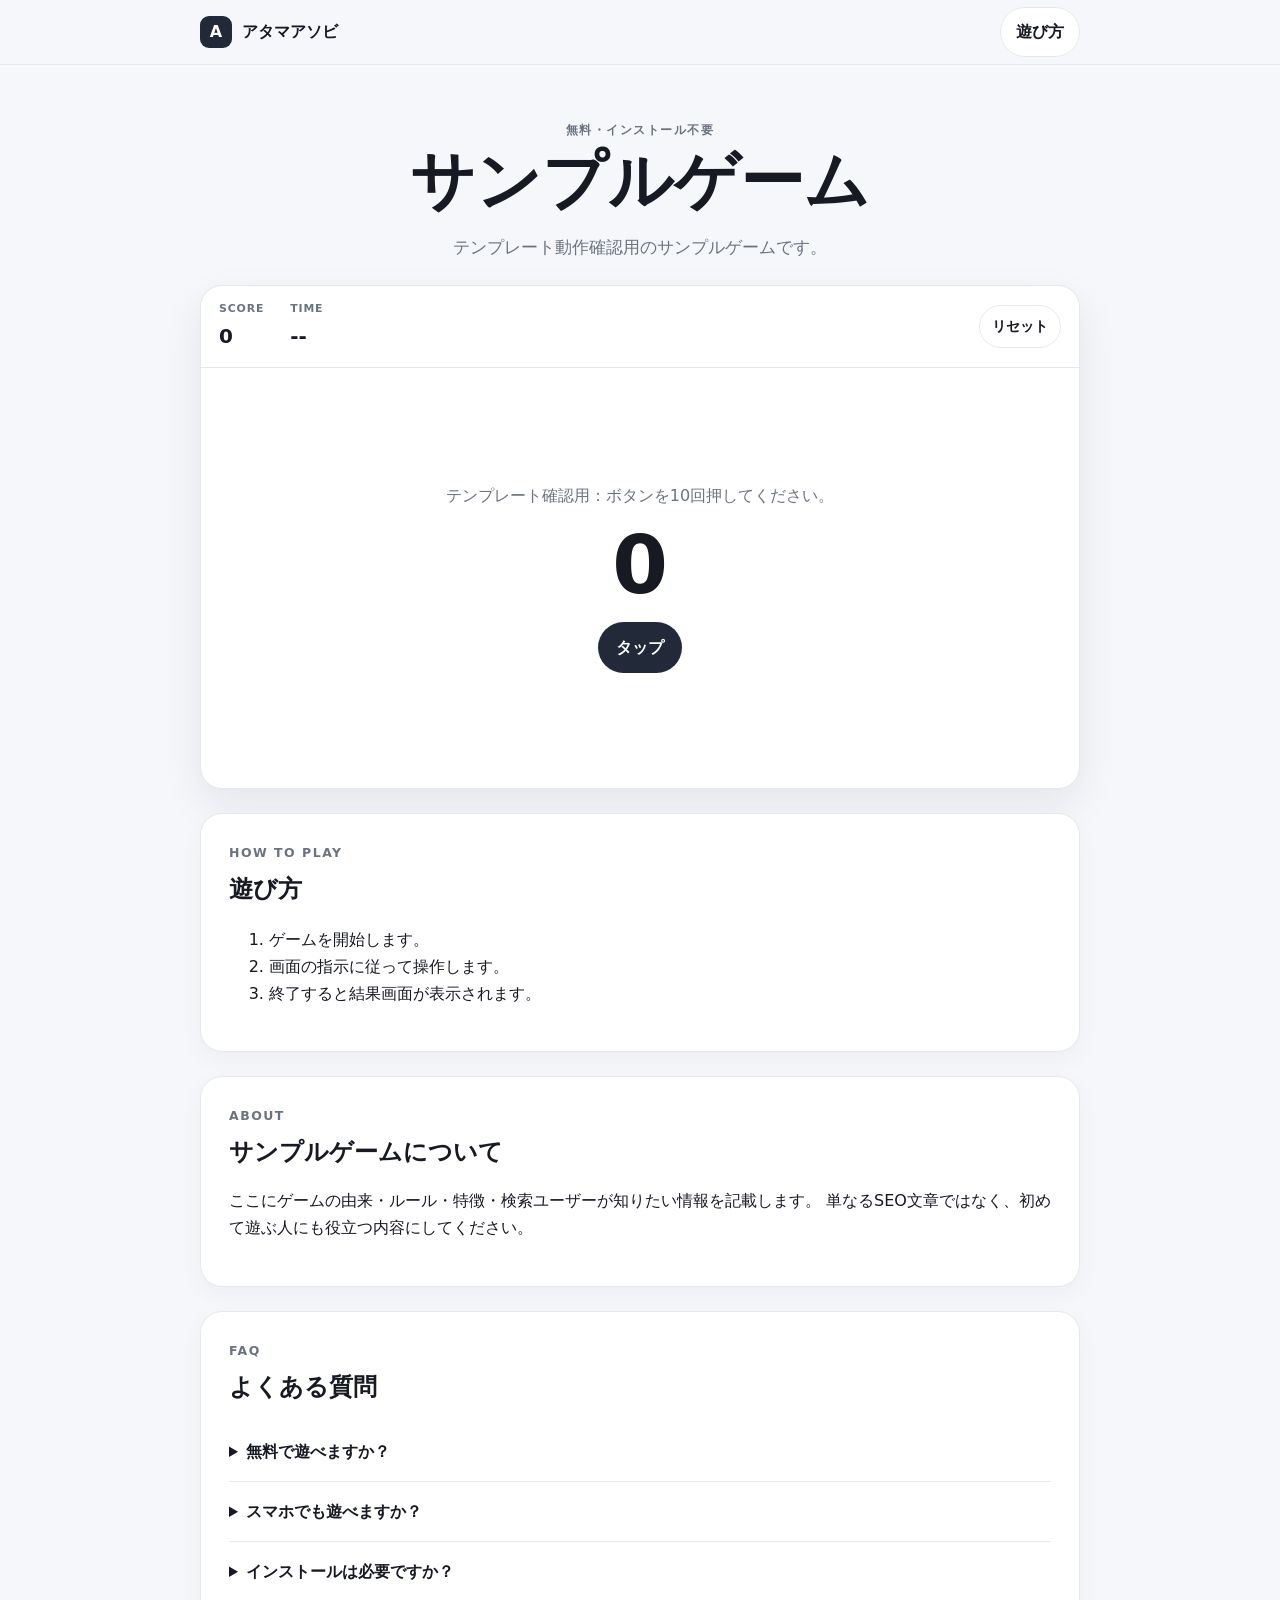
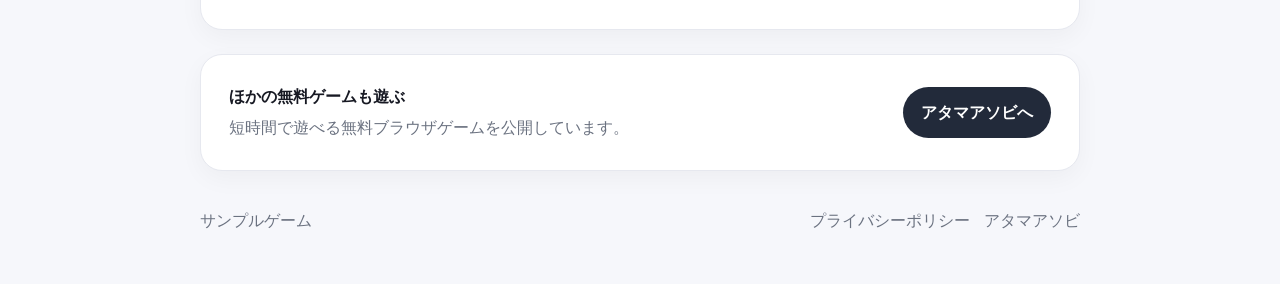
==== index.html @ c999aa08 "Initial commit" ====
<!doctype html>
<html lang="ja">
<head>
  <meta charset="utf-8" />
  <meta
    name="viewport"
    content="width=device-width,initial-scale=1,viewport-fit=cover"
  />

  <!--
    =========================================
    新作ごとに必ず変更するSEO部分
    =========================================

    「ゲームタイトル」
    「ゲーム説明」
    「https://example.com/」

    を新しいゲーム用に直接書き換える。

    config.js だけに任せず、
    HTMLにもゲーム固有情報を入れておく。
  -->

  <title id="page-title">
    ゲームタイトル｜無料で遊べるブラウザゲーム
  </title>

  <meta
    id="meta-description"
    name="description"
    content="ゲーム説明。無料・スマホ対応・インストール不要で遊べるブラウザゲームです。"
  />

  <meta
    id="meta-keywords"
    name="keywords"
    content="ゲームタイトル, 無料ゲーム, ブラウザゲーム"
  />

  <link
    id="canonical-link"
    rel="canonical"
    href="https://example.com/"
  />

  <!-- OGP -->
  <meta property="og:type" content="website" />

  <meta
    id="og-title"
    property="og:title"
    content="ゲームタイトル｜無料で遊べるブラウザゲーム"
  />

  <meta
    id="og-description"
    property="og:description"
    content="ゲーム説明。無料・スマホ対応・インストール不要で遊べます。"
  />

  <meta
    id="og-image"
    property="og:image"
    content="./assets/og-image.png"
  />

  <meta
    id="og-url"
    property="og:url"
    content="https://example.com/"
  />

  <!-- X / Twitter -->
  <meta
    name="twitter:card"
    content="summary_large_image"
  />

  <meta
    id="twitter-title"
    name="twitter:title"
    content="ゲームタイトル｜無料で遊べるブラウザゲーム"
  />

  <meta
    id="twitter-description"
    name="twitter:description"
    content="ゲーム説明。無料・スマホ対応・インストール不要で遊べます。"
  />

  <meta
    id="twitter-image"
    name="twitter:image"
    content="./assets/og-image.png"
  />

  <!-- 構造化データ -->
  <script
    id="game-structured-data"
    type="application/ld+json"
  >
  {
    "@context": "https://schema.org",
    "@type": "WebApplication",
    "name": "ゲームタイトル",
    "description": "ゲーム説明。無料で遊べるブラウザゲームです。",
    "url": "https://example.com/",
    "applicationCategory": "GameApplication",
    "operatingSystem": "Any",
    "offers": {
      "@type": "Offer",
      "price": "0",
      "priceCurrency": "JPY"
    }
  }
  </script>

  <link
    rel="icon"
    href="./assets/favicon.png"
    type="image/png"
  />

  <link
    rel="stylesheet"
    href="./css/style.css"
  />

  <!--
    AdSenseを使う場合はここへ貼る。

    <script
      async
      src="https://pagead2.googlesyndication.com/pagead/js/adsbygoogle.js?client=ca-pub-XXXXXXXXXXXXXXX"
      crossorigin="anonymous">
    </script>
  -->

</head>

<body>

  <header class="site-header">

    <div class="shell header-inner">

      <a
        id="portal-link-top"
        class="brand"
        href="#"
        rel="noopener"
      >
        <span class="brand-mark">A</span>
        <span>アタマアソビ</span>
      </a>

      <button
        id="howto-open"
        class="ghost-btn"
        type="button"
      >
        遊び方
      </button>

    </div>

  </header>


  <main>

    <!-- ======================
         ゲームタイトル
    ======================= -->

    <section class="hero shell">

      <p
        id="eyebrow"
        class="eyebrow"
      >
        無料・インストール不要
      </p>

      <h1 id="game-title">
        ゲームタイトル
      </h1>

      <p
        id="game-lead"
        class="lead"
      >
        ゲーム説明。
        何をするゲームなのかを1〜2文で分かりやすく記載します。
      </p>

    </section>


    <!-- ======================
         ゲーム本体
    ======================= -->

    <section
      class="game-shell shell"
      aria-label="ゲーム"
    >

      <div class="game-toolbar">

        <div>

          <div class="toolbar-label">
            SCORE
          </div>

          <div
            id="score-display"
            class="toolbar-value"
          >
            0
          </div>

        </div>


        <div>

          <div class="toolbar-label">
            TIME
          </div>

          <div
            id="time-display"
            class="toolbar-value"
          >
            --
          </div>

        </div>


        <div class="toolbar-actions">

          <button
            id="game-reset"
            class="small-btn"
            type="button"
          >
            リセット
          </button>

        </div>

      </div>


      <div
        id="game-root"
        class="game-root"
      >

        <!--
          game.js がここにゲーム本体を描画
        -->

      </div>

    </section>


    <!-- ======================
         広告
    ======================= -->

    <section
      id="ad-section"
      class="shell content-card ad-card"
      hidden
    >

      <p class="section-kicker">
        ADVERTISEMENT
      </p>

      <div id="ad-slot">
        広告枠
      </div>

    </section>


    <!-- ======================
         遊び方
    ======================= -->

    <section class="shell content-card">

      <p class="section-kicker">
        HOW TO PLAY
      </p>

      <h2>
        遊び方
      </h2>

      <div id="howto-content">

        <p>
          ゲーム固有の遊び方をここにも直接記載します。
          JavaScript読み込み後はconfig.jsの内容で上書きされます。
        </p>

      </div>

    </section>


    <!-- ======================
         ゲーム説明
    ======================= -->

    <section class="shell content-card">

      <p class="section-kicker">
        ABOUT
      </p>

      <h2 id="about-title">
        ゲームタイトルについて
      </h2>

      <div id="about-content">

        <p>
          ゲームの由来、ルール、特徴など、
          検索して来た人に役立つ説明を直接記載します。
        </p>

      </div>

    </section>


    <!-- ======================
         ランキング
    ======================= -->

    <section
      id="ranking-section"
      class="shell content-card"
      hidden
    >

      <div class="section-head">

        <div>

          <p class="section-kicker">
            RANKING
          </p>

          <h2>
            ランキング
          </h2>

        </div>


        <button
          id="ranking-refresh"
          class="small-btn"
          type="button"
        >
          更新
        </button>

      </div>


      <p
        id="ranking-note"
        class="muted"
      ></p>

      <div
        id="ranking-list"
        class="ranking-list"
      ></div>

    </section>


    <!-- ======================
         FAQ
    ======================= -->

    <section class="shell content-card">

      <p class="section-kicker">
        FAQ
      </p>

      <h2>
        よくある質問
      </h2>

      <div
        id="faq-list"
        class="faq-list"
      >

        <details class="faq-item">

          <summary>
            無料で遊べますか？
          </summary>

          <p>
            はい。ブラウザ上で無料で遊べます。
          </p>

        </details>


        <details class="faq-item">

          <summary>
            スマホでも遊べますか？
          </summary>

          <p>
            はい。スマホ・タブレット・PCに対応しています。
          </p>

        </details>


        <details class="faq-item">

          <summary>
            インストールは必要ですか？
          </summary>

          <p>
            必要ありません。
            ブラウザからそのまま遊べます。
          </p>

        </details>

      </div>

    </section>


    <!-- ======================
         アタマアソビ
    ======================= -->

    <section class="shell back-card">

      <div>

        <strong>
          ほかの無料ゲームも遊ぶ
        </strong>

        <p>
          短時間で遊べる無料ブラウザゲームを公開しています。
        </p>

      </div>


      <a
        id="portal-link-bottom"
        class="primary-btn"
        href="#"
        rel="noopener"
      >
        アタマアソビへ
      </a>

    </section>

  </main>


  <!-- ======================
       フッター
  ======================= -->

  <footer class="site-footer">

    <div class="shell footer-inner">

      <span id="footer-game-name">
        ゲームタイトル
      </span>

      <nav>

        <a href="./privacy.html">
          プライバシーポリシー
        </a>

        <a
          id="portal-link-footer"
          href="#"
          rel="noopener"
        >
          アタマアソビ
        </a>

      </nav>

    </div>

  </footer>


  <!-- ======================
       遊び方モーダル
  ======================= -->

  <dialog id="howto-dialog">

    <div class="dialog-inner">

      <div class="dialog-head">

        <h2>
          遊び方
        </h2>

        <button
          id="howto-close"
          class="icon-btn"
          type="button"
          aria-label="閉じる"
        >
          ×
        </button>

      </div>

      <div id="howto-dialog-content"></div>

    </div>

  </dialog>


  <!-- ======================
       リザルト
  ======================= -->

  <dialog id="result-dialog">

    <div class="dialog-inner result-inner">

      <p class="section-kicker">
        RESULT
      </p>

      <h2 id="result-title">
        ゲーム終了
      </h2>

      <div
        id="result-stats"
        class="result-stats"
      ></div>


      <form
        id="ranking-form"
        class="ranking-form"
        hidden
      >

        <label for="player-name">
          ランキング登録名
        </label>


        <div class="ranking-form-row">

          <input
            id="player-name"
            name="name"
            maxlength="12"
            autocomplete="nickname"
            placeholder="No Name"
          />

          <button
            class="primary-btn"
            type="submit"
          >
            登録
          </button>

        </div>


        <p
          id="ranking-form-message"
          class="muted"
        ></p>

      </form>


      <div class="result-actions">

        <button
          id="result-retry"
          class="primary-btn"
          type="button"
        >
          もう一度
        </button>

        <button
          id="result-close"
          class="ghost-btn"
          type="button"
        >
          閉じる
        </button>

      </div>

    </div>

  </dialog>


  <script src="./js/config.js"></script>
  <script src="./js/ranking.js"></script>
  <script src="./js/common.js"></script>
  <script src="./js/game.js"></script>

</body>
</html>
---- css/style.css ----
:root{
  --bg:#f6f7fb;
  --panel:#ffffff;
  --text:#171923;
  --muted:#6b7280;
  --line:#e6e8ef;
  --accent:#222a3a;
  --radius:22px;
  --shadow:0 16px 40px rgba(20,25,35,.08);
  --shell:880px;
}

*{box-sizing:border-box}
html{scroll-behavior:smooth}
body{
  margin:0;
  background:var(--bg);
  color:var(--text);
  font-family:system-ui,-apple-system,BlinkMacSystemFont,"Segoe UI","Hiragino Sans","Yu Gothic UI",sans-serif;
  line-height:1.7;
}
button,input{font:inherit}
button,a{-webkit-tap-highlight-color:transparent}
a{color:inherit}

.shell{width:min(calc(100% - 28px),var(--shell));margin-inline:auto}

.site-header{
  position:sticky;top:0;z-index:20;
  background:rgba(246,247,251,.9);
  backdrop-filter:blur(12px);
  border-bottom:1px solid rgba(230,232,239,.8);
}
.header-inner{
  min-height:64px;display:flex;align-items:center;justify-content:space-between;gap:16px
}
.brand{display:flex;gap:10px;align-items:center;text-decoration:none;font-weight:800}
.brand-mark{
  width:32px;height:32px;border-radius:9px;display:grid;place-items:center;
  background:var(--accent);color:white;font-weight:900
}

.hero{padding:54px 0 24px;text-align:center}
.eyebrow,.section-kicker{
  margin:0 0 6px;color:var(--muted);font-size:.78rem;font-weight:800;letter-spacing:.12em
}
.hero h1{margin:0;font-size:clamp(2.1rem,7vw,4rem);line-height:1.1}
.lead{max-width:680px;margin:16px auto 0;color:var(--muted);font-size:1.05rem}

.game-shell{
  background:var(--panel);
  border:1px solid var(--line);
  border-radius:var(--radius);
  overflow:hidden;
  box-shadow:var(--shadow);
}
.game-toolbar{
  display:grid;grid-template-columns:auto auto 1fr;gap:26px;align-items:center;
  padding:14px 18px;border-bottom:1px solid var(--line)
}
.toolbar-label{font-size:.68rem;letter-spacing:.08em;color:var(--muted);font-weight:800}
.toolbar-value{font-weight:900;font-size:1.25rem}
.toolbar-actions{display:flex;justify-content:flex-end}
.game-root{
  min-height:420px;
  padding:24px;
  display:grid;
  place-items:center;
  touch-action:manipulation;
}
.placeholder-game{
  text-align:center;display:grid;gap:16px;justify-items:center;max-width:440px
}
.placeholder-game .big-number{font-size:5rem;line-height:1;font-weight:900}
.placeholder-game p{margin:0;color:var(--muted)}

.content-card,.back-card{
  margin-top:24px;background:var(--panel);border:1px solid var(--line);
  border-radius:var(--radius);padding:28px;box-shadow:0 8px 24px rgba(20,25,35,.04)
}
.content-card h2{margin:0 0 14px}
.content-card p:first-child{margin-top:0}
.back-card{display:flex;align-items:center;justify-content:space-between;gap:20px}
.back-card p{margin:.25rem 0 0;color:var(--muted)}

.primary-btn,.ghost-btn,.small-btn,.icon-btn{
  border:0;cursor:pointer;border-radius:999px;font-weight:800;transition:.15s transform,.15s opacity
}
.primary-btn{background:var(--accent);color:white;padding:12px 18px;text-decoration:none}
.ghost-btn,.small-btn{background:white;border:1px solid var(--line);color:var(--text)}
.ghost-btn{padding:10px 15px}
.small-btn{padding:8px 12px;font-size:.9rem}
.icon-btn{width:38px;height:38px;background:var(--bg);font-size:1.4rem}
button:active,.primary-btn:active{transform:scale(.98)}

.section-head{display:flex;align-items:center;justify-content:space-between;gap:16px}
.muted{color:var(--muted);font-size:.92rem}

.faq-item{border-top:1px solid var(--line);padding:16px 0}
.faq-item:first-child{border-top:0}
.faq-item summary{cursor:pointer;font-weight:800}
.faq-item p{margin:8px 0 0;color:var(--muted)}

.ranking-list{display:grid;gap:8px;margin-top:14px}
.ranking-row{
  display:grid;grid-template-columns:46px 1fr auto;gap:12px;align-items:center;
  padding:10px 12px;background:var(--bg);border-radius:12px
}
.ranking-rank{font-weight:900}
.ranking-score{font-variant-numeric:tabular-nums;font-weight:800}

.site-footer{padding:36px 0 50px;color:var(--muted)}
.footer-inner{display:flex;justify-content:space-between;gap:18px;align-items:center}
.footer-inner nav{display:flex;gap:14px;flex-wrap:wrap}
.footer-inner a{text-decoration:none}

dialog{
  width:min(calc(100% - 24px),560px);
  border:0;border-radius:24px;padding:0;box-shadow:0 25px 80px rgba(0,0,0,.25)
}
dialog::backdrop{background:rgba(17,24,39,.62)}
.dialog-inner{padding:24px}
.dialog-head{display:flex;align-items:center;justify-content:space-between;gap:16px}
.dialog-head h2{margin:0}
.result-inner{text-align:center}
.result-stats{
  display:grid;grid-template-columns:repeat(2,minmax(0,1fr));gap:10px;margin:18px 0
}
.result-stat{padding:14px;background:var(--bg);border-radius:14px}
.result-stat-label{display:block;color:var(--muted);font-size:.78rem}
.result-stat-value{font-size:1.35rem;font-weight:900}
.result-actions{display:flex;justify-content:center;gap:10px;margin-top:20px}
.ranking-form{text-align:left;margin-top:16px}
.ranking-form-row{display:flex;gap:8px;margin-top:8px}
.ranking-form input{
  flex:1;min-width:0;border:1px solid var(--line);border-radius:12px;padding:11px 12px
}

.ad-card{text-align:center}
#ad-slot{
  min-height:100px;border:1px dashed var(--line);border-radius:16px;
  display:grid;place-items:center;color:var(--muted)
}

@media (max-width:640px){
  .hero{padding-top:36px}
  .game-root{min-height:360px;padding:16px}
  .game-toolbar{grid-template-columns:auto auto 1fr;gap:16px;padding:12px 14px}
  .content-card,.back-card{padding:20px}
  .back-card,.footer-inner{align-items:stretch;flex-direction:column}
  .primary-btn{text-align:center}
}
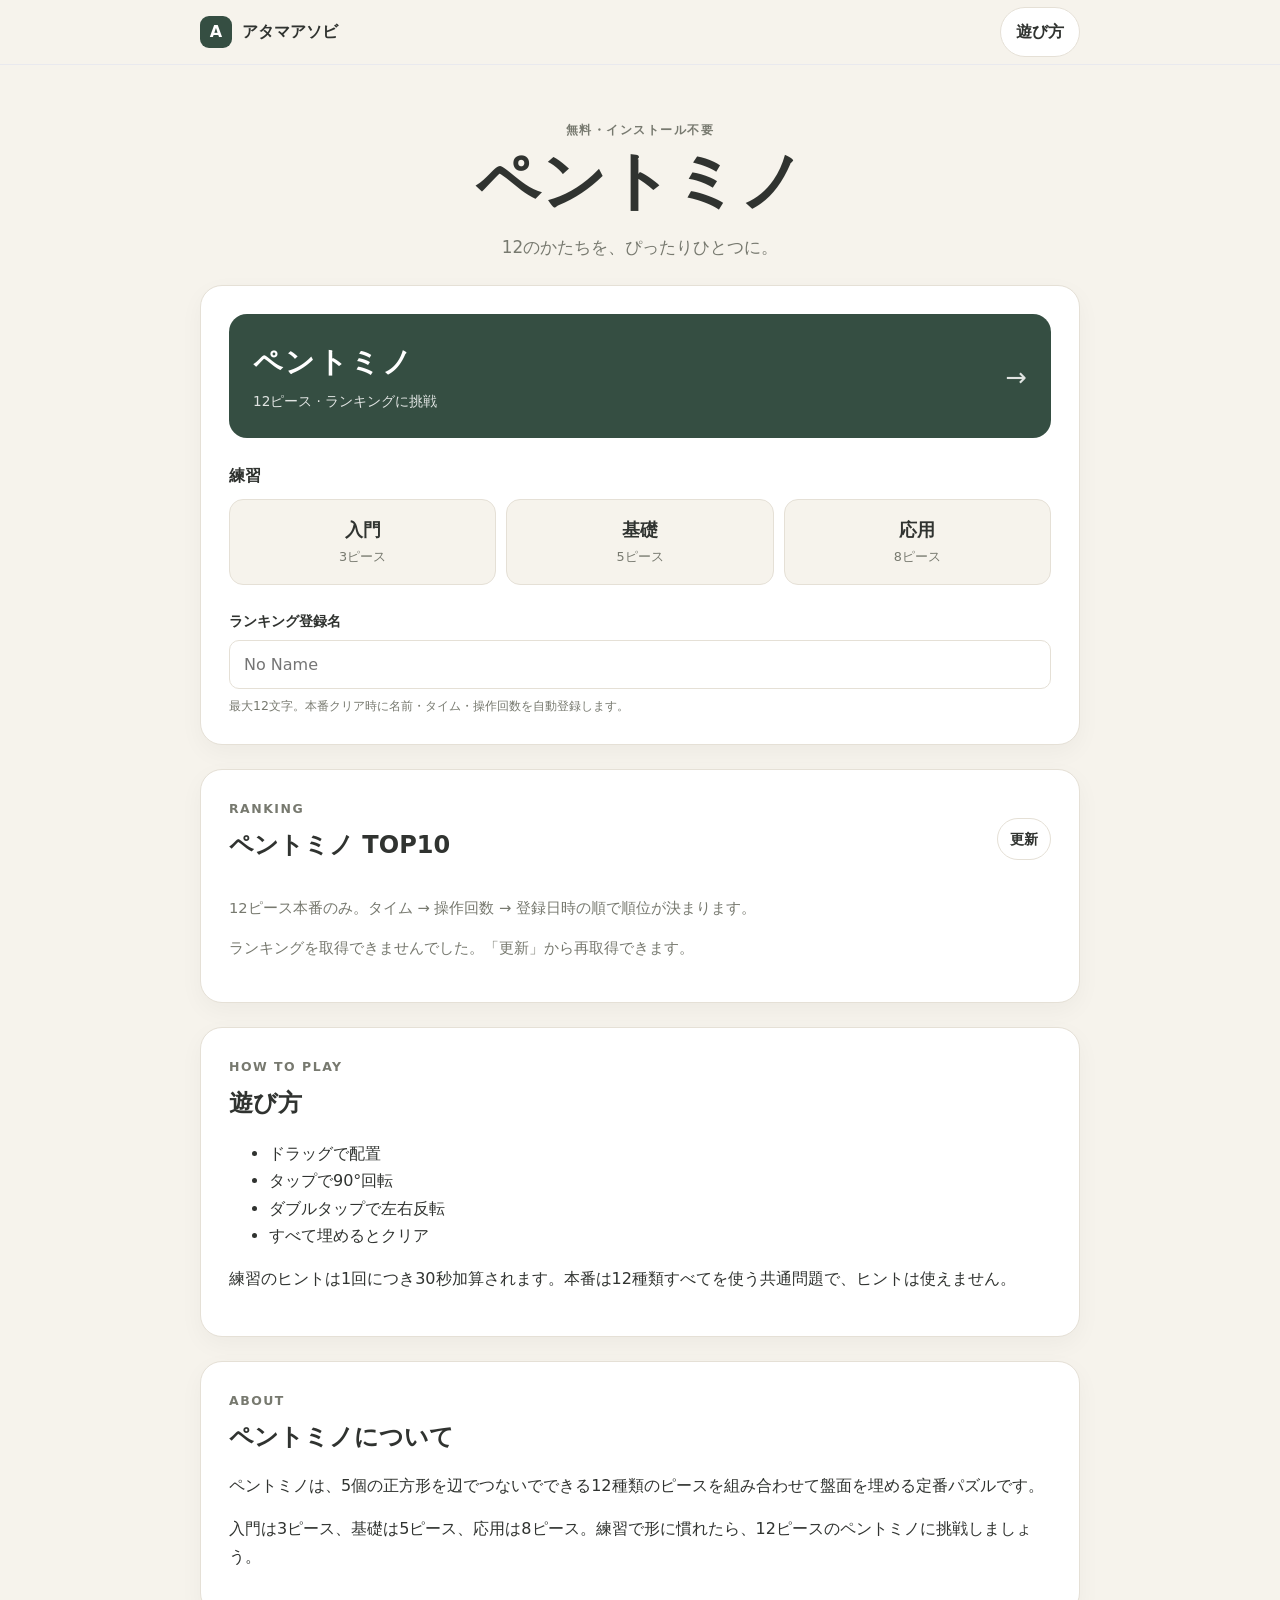
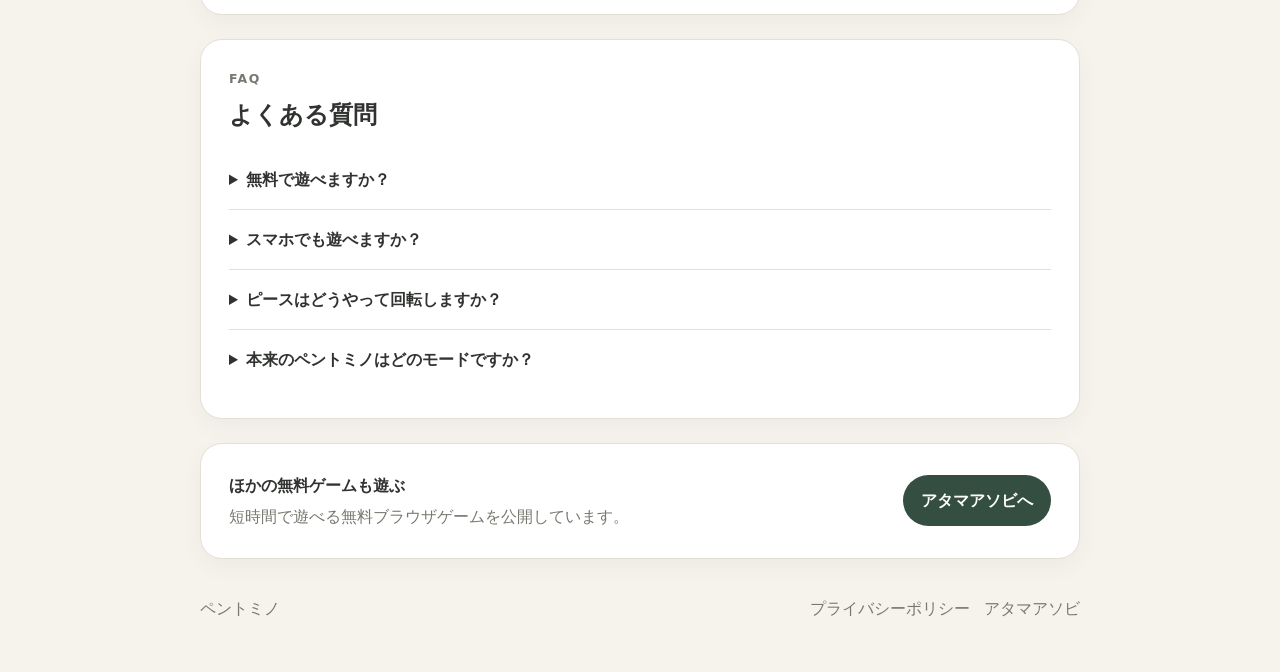
==== commit c30b89be: "Implement pentomino game, practice modes and automatic rankings" ====
--- a/index.html
+++ b/index.html
@@ -1,648 +1,115 @@
 <!doctype html>
 <html lang="ja">
 <head>
-  <meta charset="utf-8" />
-  <meta
-    name="viewport"
-    content="width=device-width,initial-scale=1,viewport-fit=cover"
-  />
-
-  <!--
-    =========================================
-    新作ごとに必ず変更するSEO部分
-    =========================================
-
-    「ゲームタイトル」
-    「ゲーム説明」
-    「https://example.com/」
-
-    を新しいゲーム用に直接書き換える。
-
-    config.js だけに任せず、
-    HTMLにもゲーム固有情報を入れておく。
-  -->
-
-  <title id="page-title">
-    ゲームタイトル｜無料で遊べるブラウザゲーム
-  </title>
-
-  <meta
-    id="meta-description"
-    name="description"
-    content="ゲーム説明。無料・スマホ対応・インストール不要で遊べるブラウザゲームです。"
-  />
-
-  <meta
-    id="meta-keywords"
-    name="keywords"
-    content="ゲームタイトル, 無料ゲーム, ブラウザゲーム"
-  />
-
-  <link
-    id="canonical-link"
-    rel="canonical"
-    href="https://example.com/"
-  />
-
-  <!-- OGP -->
-  <meta property="og:type" content="website" />
-
-  <meta
-    id="og-title"
-    property="og:title"
-    content="ゲームタイトル｜無料で遊べるブラウザゲーム"
-  />
-
-  <meta
-    id="og-description"
-    property="og:description"
-    content="ゲーム説明。無料・スマホ対応・インストール不要で遊べます。"
-  />
-
-  <meta
-    id="og-image"
-    property="og:image"
-    content="./assets/og-image.png"
-  />
-
-  <meta
-    id="og-url"
-    property="og:url"
-    content="https://example.com/"
-  />
-
-  <!-- X / Twitter -->
-  <meta
-    name="twitter:card"
-    content="summary_large_image"
-  />
-
-  <meta
-    id="twitter-title"
-    name="twitter:title"
-    content="ゲームタイトル｜無料で遊べるブラウザゲーム"
-  />
-
-  <meta
-    id="twitter-description"
-    name="twitter:description"
-    content="ゲーム説明。無料・スマホ対応・インストール不要で遊べます。"
-  />
-
-  <meta
-    id="twitter-image"
-    name="twitter:image"
-    content="./assets/og-image.png"
-  />
-
-  <!-- 構造化データ -->
-  <script
-    id="game-structured-data"
-    type="application/ld+json"
-  >
-  {
-    "@context": "https://schema.org",
-    "@type": "WebApplication",
-    "name": "ゲームタイトル",
-    "description": "ゲーム説明。無料で遊べるブラウザゲームです。",
-    "url": "https://example.com/",
-    "applicationCategory": "GameApplication",
-    "operatingSystem": "Any",
-    "offers": {
-      "@type": "Offer",
-      "price": "0",
-      "priceCurrency": "JPY"
+<meta charset="utf-8">
+<meta name="viewport" content="width=device-width,initial-scale=1,viewport-fit=cover">
+<title id="page-title">ペントミノ｜無料で遊べるパズルゲーム</title>
+<meta id="meta-description" name="description" content="ペントミノを無料で遊べるブラウザパズルゲームです。12種類のピースを回転・反転させて盤面を埋めよう。スマホ・PC対応、インストール不要です。">
+<meta id="meta-keywords" name="keywords" content="ペントミノ,ペントミノ パズル,ペントミノ ゲーム,ペントミノ 無料,ペントミノ オンライン">
+<!-- PUBLIC_URL: 公開時に index.html / js/config.js / robots.txt / sitemap.xml の仮URLを一括変更。 -->
+<link id="canonical-link" rel="canonical" href="https://example.com/pentomino/">
+<meta property="og:type" content="website">
+<meta property="og:locale" content="ja_JP">
+<meta id="og-title" property="og:title" content="ペントミノ｜無料で遊べるパズルゲーム">
+<meta id="og-description" property="og:description" content="ペントミノを無料で遊べるブラウザパズルゲームです。12種類のピースを回転・反転させて盤面を埋めよう。スマホ・PC対応、インストール不要です。">
+<meta id="og-url" property="og:url" content="https://example.com/pentomino/">
+<meta id="og-image" property="og:image" content="./assets/og-image.png">
+<meta name="twitter:card" content="summary_large_image">
+<meta id="twitter-title" name="twitter:title" content="ペントミノ｜無料で遊べるパズルゲーム">
+<meta id="twitter-description" name="twitter:description" content="ペントミノを無料で遊べるブラウザパズルゲームです。12種類のピースを回転・反転させて盤面を埋めよう。スマホ・PC対応、インストール不要です。">
+<meta id="twitter-image" name="twitter:image" content="./assets/og-image.png">
+<script id="game-structured-data" type="application/ld+json">{
+  "@context": "https://schema.org",
+  "@type": "WebApplication",
+  "name": "ペントミノ",
+  "description": "ペントミノを無料で遊べるブラウザパズルゲームです。12種類のピースを回転・反転させて盤面を埋めよう。スマホ・PC対応、インストール不要です。",
+  "url": "https://example.com/pentomino/",
+  "applicationCategory": "GameApplication",
+  "operatingSystem": "Any",
+  "offers": {
+    "@type": "Offer",
+    "price": "0",
+    "priceCurrency": "JPY"
+  }
+}</script>
+<script type="application/ld+json">{
+  "@context": "https://schema.org",
+  "@type": "FAQPage",
+  "mainEntity": [
+    {
+      "@type": "Question",
+      "name": "無料で遊べますか？",
+      "acceptedAnswer": {
+        "@type": "Answer",
+        "text": "はい。ペントミノを無料で遊べます。インストールや会員登録は不要です。"
+      }
+    },
+    {
+      "@type": "Question",
+      "name": "スマホでも遊べますか？",
+      "acceptedAnswer": {
+        "@type": "Answer",
+        "text": "はい。スマホでは指、PCではマウスで操作できます。"
+      }
+    },
+    {
+      "@type": "Question",
+      "name": "ピースはどうやって回転しますか？",
+      "acceptedAnswer": {
+        "@type": "Answer",
+        "text": "ピースをタップすると90°回転します。素早く2回タップすると左右反転します。"
+      }
+    },
+    {
+      "@type": "Question",
+      "name": "本来のペントミノはどのモードですか？",
+      "acceptedAnswer": {
+        "@type": "Answer",
+        "text": "ホーム最上部の「ペントミノ」です。12種類すべてで60マスを埋める本番モードで、ランキングの対象です。"
+      }
     }
-  }
-  </script>
-
-  <link
-    rel="icon"
-    href="./assets/favicon.png"
-    type="image/png"
-  />
-
-  <link
-    rel="stylesheet"
-    href="./css/style.css"
-  />
-
-  <!--
-    AdSenseを使う場合はここへ貼る。
-
-    <script
-      async
-      src="https://pagead2.googlesyndication.com/pagead/js/adsbygoogle.js?client=ca-pub-XXXXXXXXXXXXXXX"
-      crossorigin="anonymous">
-    </script>
-  -->
-
+  ]
+}</script>
+<link rel="icon" href="./assets/favicon.png" type="image/png">
+<link rel="stylesheet" href="./css/style.css">
+<!-- AdSenseを利用する場合はここにコードを配置し、config.jsのads.enabledを変更。 -->
 </head>
-
 <body>
-
-  <header class="site-header">
-
-    <div class="shell header-inner">
-
-      <a
-        id="portal-link-top"
-        class="brand"
-        href="#"
-        rel="noopener"
-      >
-        <span class="brand-mark">A</span>
-        <span>アタマアソビ</span>
-      </a>
-
-      <button
-        id="howto-open"
-        class="ghost-btn"
-        type="button"
-      >
-        遊び方
-      </button>
-
-    </div>
-
-  </header>
-
-
-  <main>
-
-    <!-- ======================
-         ゲームタイトル
-    ======================= -->
-
-    <section class="hero shell">
-
-      <p
-        id="eyebrow"
-        class="eyebrow"
-      >
-        無料・インストール不要
-      </p>
-
-      <h1 id="game-title">
-        ゲームタイトル
-      </h1>
-
-      <p
-        id="game-lead"
-        class="lead"
-      >
-        ゲーム説明。
-        何をするゲームなのかを1〜2文で分かりやすく記載します。
-      </p>
-
-    </section>
-
-
-    <!-- ======================
-         ゲーム本体
-    ======================= -->
-
-    <section
-      class="game-shell shell"
-      aria-label="ゲーム"
-    >
-
-      <div class="game-toolbar">
-
-        <div>
-
-          <div class="toolbar-label">
-            SCORE
-          </div>
-
-          <div
-            id="score-display"
-            class="toolbar-value"
-          >
-            0
-          </div>
-
-        </div>
-
-
-        <div>
-
-          <div class="toolbar-label">
-            TIME
-          </div>
-
-          <div
-            id="time-display"
-            class="toolbar-value"
-          >
-            --
-          </div>
-
-        </div>
-
-
-        <div class="toolbar-actions">
-
-          <button
-            id="game-reset"
-            class="small-btn"
-            type="button"
-          >
-            リセット
-          </button>
-
-        </div>
-
-      </div>
-
-
-      <div
-        id="game-root"
-        class="game-root"
-      >
-
-        <!--
-          game.js がここにゲーム本体を描画
-        -->
-
-      </div>
-
-    </section>
-
-
-    <!-- ======================
-         広告
-    ======================= -->
-
-    <section
-      id="ad-section"
-      class="shell content-card ad-card"
-      hidden
-    >
-
-      <p class="section-kicker">
-        ADVERTISEMENT
-      </p>
-
-      <div id="ad-slot">
-        広告枠
-      </div>
-
-    </section>
-
-
-    <!-- ======================
-         遊び方
-    ======================= -->
-
-    <section class="shell content-card">
-
-      <p class="section-kicker">
-        HOW TO PLAY
-      </p>
-
-      <h2>
-        遊び方
-      </h2>
-
-      <div id="howto-content">
-
-        <p>
-          ゲーム固有の遊び方をここにも直接記載します。
-          JavaScript読み込み後はconfig.jsの内容で上書きされます。
-        </p>
-
-      </div>
-
-    </section>
-
-
-    <!-- ======================
-         ゲーム説明
-    ======================= -->
-
-    <section class="shell content-card">
-
-      <p class="section-kicker">
-        ABOUT
-      </p>
-
-      <h2 id="about-title">
-        ゲームタイトルについて
-      </h2>
-
-      <div id="about-content">
-
-        <p>
-          ゲームの由来、ルール、特徴など、
-          検索して来た人に役立つ説明を直接記載します。
-        </p>
-
-      </div>
-
-    </section>
-
-
-    <!-- ======================
-         ランキング
-    ======================= -->
-
-    <section
-      id="ranking-section"
-      class="shell content-card"
-      hidden
-    >
-
-      <div class="section-head">
-
-        <div>
-
-          <p class="section-kicker">
-            RANKING
-          </p>
-
-          <h2>
-            ランキング
-          </h2>
-
-        </div>
-
-
-        <button
-          id="ranking-refresh"
-          class="small-btn"
-          type="button"
-        >
-          更新
-        </button>
-
-      </div>
-
-
-      <p
-        id="ranking-note"
-        class="muted"
-      ></p>
-
-      <div
-        id="ranking-list"
-        class="ranking-list"
-      ></div>
-
-    </section>
-
-
-    <!-- ======================
-         FAQ
-    ======================= -->
-
-    <section class="shell content-card">
-
-      <p class="section-kicker">
-        FAQ
-      </p>
-
-      <h2>
-        よくある質問
-      </h2>
-
-      <div
-        id="faq-list"
-        class="faq-list"
-      >
-
-        <details class="faq-item">
-
-          <summary>
-            無料で遊べますか？
-          </summary>
-
-          <p>
-            はい。ブラウザ上で無料で遊べます。
-          </p>
-
-        </details>
-
-
-        <details class="faq-item">
-
-          <summary>
-            スマホでも遊べますか？
-          </summary>
-
-          <p>
-            はい。スマホ・タブレット・PCに対応しています。
-          </p>
-
-        </details>
-
-
-        <details class="faq-item">
-
-          <summary>
-            インストールは必要ですか？
-          </summary>
-
-          <p>
-            必要ありません。
-            ブラウザからそのまま遊べます。
-          </p>
-
-        </details>
-
-      </div>
-
-    </section>
-
-
-    <!-- ======================
-         アタマアソビ
-    ======================= -->
-
-    <section class="shell back-card">
-
-      <div>
-
-        <strong>
-          ほかの無料ゲームも遊ぶ
-        </strong>
-
-        <p>
-          短時間で遊べる無料ブラウザゲームを公開しています。
-        </p>
-
-      </div>
-
-
-      <a
-        id="portal-link-bottom"
-        class="primary-btn"
-        href="#"
-        rel="noopener"
-      >
-        アタマアソビへ
-      </a>
-
-    </section>
-
-  </main>
-
-
-  <!-- ======================
-       フッター
-  ======================= -->
-
-  <footer class="site-footer">
-
-    <div class="shell footer-inner">
-
-      <span id="footer-game-name">
-        ゲームタイトル
-      </span>
-
-      <nav>
-
-        <a href="./privacy.html">
-          プライバシーポリシー
-        </a>
-
-        <a
-          id="portal-link-footer"
-          href="#"
-          rel="noopener"
-        >
-          アタマアソビ
-        </a>
-
-      </nav>
-
-    </div>
-
-  </footer>
-
-
-  <!-- ======================
-       遊び方モーダル
-  ======================= -->
-
-  <dialog id="howto-dialog">
-
-    <div class="dialog-inner">
-
-      <div class="dialog-head">
-
-        <h2>
-          遊び方
-        </h2>
-
-        <button
-          id="howto-close"
-          class="icon-btn"
-          type="button"
-          aria-label="閉じる"
-        >
-          ×
-        </button>
-
-      </div>
-
-      <div id="howto-dialog-content"></div>
-
-    </div>
-
-  </dialog>
-
-
-  <!-- ======================
-       リザルト
-  ======================= -->
-
-  <dialog id="result-dialog">
-
-    <div class="dialog-inner result-inner">
-
-      <p class="section-kicker">
-        RESULT
-      </p>
-
-      <h2 id="result-title">
-        ゲーム終了
-      </h2>
-
-      <div
-        id="result-stats"
-        class="result-stats"
-      ></div>
-
-
-      <form
-        id="ranking-form"
-        class="ranking-form"
-        hidden
-      >
-
-        <label for="player-name">
-          ランキング登録名
-        </label>
-
-
-        <div class="ranking-form-row">
-
-          <input
-            id="player-name"
-            name="name"
-            maxlength="12"
-            autocomplete="nickname"
-            placeholder="No Name"
-          />
-
-          <button
-            class="primary-btn"
-            type="submit"
-          >
-            登録
-          </button>
-
-        </div>
-
-
-        <p
-          id="ranking-form-message"
-          class="muted"
-        ></p>
-
-      </form>
-
-
-      <div class="result-actions">
-
-        <button
-          id="result-retry"
-          class="primary-btn"
-          type="button"
-        >
-          もう一度
-        </button>
-
-        <button
-          id="result-close"
-          class="ghost-btn"
-          type="button"
-        >
-          閉じる
-        </button>
-
-      </div>
-
-    </div>
-
-  </dialog>
-
-
-  <script src="./js/config.js"></script>
-  <script src="./js/ranking.js"></script>
-  <script src="./js/common.js"></script>
-  <script src="./js/game.js"></script>
-
+<header class="site-header"><div class="shell header-inner">
+<a id="portal-link-top" class="brand" href="https://atama-asobi.vercel.app/"><span class="brand-mark">A</span><span>アタマアソビ</span></a>
+<button id="howto-open" class="ghost-btn" type="button">遊び方</button>
+</div></header>
+<main>
+<section class="hero shell"><p id="eyebrow" class="eyebrow">無料・インストール不要</p><h1 id="game-title">ペントミノ</h1><p id="game-lead" class="lead">12のかたちを、ぴったりひとつに。</p></section>
+<section id="home-screen" class="shell content-card home-card" aria-label="モード選択">
+<button class="main-mode" data-mode="expert" type="button"><strong>ペントミノ</strong><span>12ピース · ランキングに挑戦</span><span class="mode-arrow" aria-hidden="true">→</span></button>
+<h2 class="practice-title">練習</h2>
+<div class="practice-modes">
+<button data-mode="easy" type="button"><strong>入門</strong><span>3ピース</span></button>
+<button data-mode="normal" type="button"><strong>基礎</strong><span>5ピース</span></button>
+<button data-mode="hard" type="button"><strong>応用</strong><span>8ピース</span></button>
+</div>
+<div class="name-field"><label for="player-name">ランキング登録名</label><input id="player-name" maxlength="12" autocomplete="nickname" placeholder="No Name" aria-describedby="name-note"><p id="name-note" class="muted">最大12文字。本番クリア時に名前・タイム・操作回数を自動登録します。</p></div>
+<noscript>ペントミノを遊ぶにはJavaScriptを有効にしてください。</noscript>
+</section>
+<section id="play-screen" class="game-shell shell" aria-label="ペントミノのプレイ画面" hidden>
+<div class="game-toolbar"><div class="play-heading"><strong>ペントミノ</strong><span id="mode-label"></span></div><div><div class="toolbar-label">PIECES</div><div id="score-display" class="toolbar-value">0 / 12</div></div><div><div class="toolbar-label">TIME</div><div id="time-display" class="toolbar-value">00:00.0</div></div></div>
+<div class="play-actions"><button id="game-reset" class="small-btn" type="button">リセット</button><button id="game-hint" class="small-btn" type="button">ヒント</button><button id="game-giveup" class="small-btn" type="button">あきらめる</button></div>
+<p class="operation-guide">ドラッグで配置、タップで90°回転、ダブルタップで左右反転できます。</p>
+<div id="game-root" class="game-root"><div id="board-area"><div id="board" aria-label="パズル盤面"></div></div><div id="piece-tray" aria-label="ピーストレー"></div></div>
+<p id="game-message" role="status" aria-live="polite"></p>
+</section>
+<section id="ranking-section" class="shell content-card"><div class="section-head"><div><p class="section-kicker">RANKING</p><h2>ペントミノ TOP10</h2></div><button id="ranking-refresh" class="small-btn" type="button">更新</button></div><p class="muted">12ピース本番のみ。タイム → 操作回数 → 登録日時の順で順位が決まります。</p><p id="ranking-note" class="muted" role="status"></p><div id="ranking-list" class="ranking-list"></div></section>
+<section id="ad-section" class="shell content-card ad-card" hidden><p class="section-kicker">ADVERTISEMENT</p><div id="ad-slot">広告枠</div></section>
+<section class="shell content-card"><p class="section-kicker">HOW TO PLAY</p><h2>遊び方</h2><div id="howto-content"><ul><li>ドラッグで配置</li><li>タップで90°回転</li><li>ダブルタップで左右反転</li><li>すべて埋めるとクリア</li></ul><p>練習のヒントは1回につき30秒加算されます。本番は12種類すべてを使う共通問題で、ヒントは使えません。</p></div></section>
+<section class="shell content-card"><p class="section-kicker">ABOUT</p><h2 id="about-title">ペントミノについて</h2><div id="about-content"><p>ペントミノは、5個の正方形を辺でつないでできる12種類のピースを組み合わせて盤面を埋める定番パズルです。</p><p>入門は3ピース、基礎は5ピース、応用は8ピース。練習で形に慣れたら、12ピースのペントミノに挑戦しましょう。</p></div></section>
+<section class="shell content-card"><p class="section-kicker">FAQ</p><h2>よくある質問</h2><div id="faq-list"><details class="faq-item"><summary>無料で遊べますか？</summary><p>はい。ペントミノを無料で遊べます。インストールや会員登録は不要です。</p></details><details class="faq-item"><summary>スマホでも遊べますか？</summary><p>はい。スマホでは指、PCではマウスで操作できます。</p></details><details class="faq-item"><summary>ピースはどうやって回転しますか？</summary><p>ピースをタップすると90°回転します。素早く2回タップすると左右反転します。</p></details><details class="faq-item"><summary>本来のペントミノはどのモードですか？</summary><p>ホーム最上部の「ペントミノ」です。12種類すべてで60マスを埋める本番モードで、ランキングの対象です。</p></details></div></section>
+<section class="shell back-card"><div><strong>ほかの無料ゲームも遊ぶ</strong><p>短時間で遊べる無料ブラウザゲームを公開しています。</p></div><a id="portal-link-bottom" class="primary-btn" href="https://atama-asobi.vercel.app/">アタマアソビへ</a></section>
+</main>
+<footer class="site-footer"><div class="shell footer-inner"><span id="footer-game-name">ペントミノ</span><nav><a href="./privacy.html">プライバシーポリシー</a><a id="portal-link-footer" href="https://atama-asobi.vercel.app/">アタマアソビ</a></nav></div></footer>
+<dialog id="howto-dialog"><div class="dialog-inner"><div class="dialog-head"><h2>遊び方</h2><button id="howto-close" class="icon-btn" type="button" aria-label="閉じる">×</button></div><div id="howto-dialog-content"></div></div></dialog>
+<dialog id="result-dialog" aria-labelledby="result-title"><div class="dialog-inner result-inner"><p class="section-kicker">RESULT</p><h2 id="result-title">クリア！</h2><div id="result-stats" class="result-stats"></div><p id="result-message" role="status"></p><div class="result-actions"><button id="result-retry" class="primary-btn" type="button">同じ問題をもう一度</button><button id="result-next" class="ghost-btn" type="button">次の問題</button><button id="result-home" class="ghost-btn" type="button">ホームへ</button></div></div></dialog>
+<script src="./js/config.js"></script><script src="./js/ranking.js"></script><script src="./js/common.js"></script><script src="./js/game.js"></script>
 </body>
 </html>
+
--- a/css/style.css
+++ b/css/style.css
@@ -1,10 +1,10 @@
 :root{
-  --bg:#f6f7fb;
+  --bg:#f6f3ec;
   --panel:#ffffff;
-  --text:#171923;
-  --muted:#6b7280;
-  --line:#e6e8ef;
-  --accent:#222a3a;
+  --text:#303330;
+  --muted:#77796f;
+  --line:#e5e0d6;
+  --accent:#354e42;
   --radius:22px;
   --shadow:0 16px 40px rgba(20,25,35,.08);
   --shell:880px;
@@ -27,7 +27,7 @@
 
 .site-header{
   position:sticky;top:0;z-index:20;
-  background:rgba(246,247,251,.9);
+  background:rgba(246,243,236,.94);
   backdrop-filter:blur(12px);
   border-bottom:1px solid rgba(230,232,239,.8);
 }
@@ -68,11 +68,7 @@
   place-items:center;
   touch-action:manipulation;
 }
-.placeholder-game{
-  text-align:center;display:grid;gap:16px;justify-items:center;max-width:440px
-}
-.placeholder-game .big-number{font-size:5rem;line-height:1;font-weight:900}
-.placeholder-game p{margin:0;color:var(--muted)}
+
 
 .content-card,.back-card{
   margin-top:24px;background:var(--panel);border:1px solid var(--line);
@@ -150,3 +146,78 @@
   .back-card,.footer-inner{align-items:stretch;flex-direction:column}
   .primary-btn{text-align:center}
 }
+
+
+/* ペントミノ。共通カード・ダイアログ・フッターを維持。 */
+[hidden]{display:none!important}
+button:disabled{opacity:.4;cursor:not-allowed}
+button:focus-visible,a:focus-visible,input:focus-visible,.piece:focus-visible{outline:3px solid #a68a48;outline-offset:3px}
+html{overflow-x:clip}
+body{overflow-wrap:anywhere}
+.home-card{margin-top:0}
+.main-mode{position:relative;width:100%;padding:24px 44px 24px 24px;border:0;border-radius:18px;background:var(--accent);color:#fff;text-align:left;cursor:pointer}
+.main-mode strong{display:block;font-size:1.8rem;letter-spacing:.08em}
+.main-mode span{font-size:.85rem;opacity:.85}
+.main-mode .mode-arrow{position:absolute;right:24px;top:34%;font-size:1.6rem}
+.practice-title{font-size:1rem;margin:24px 0 10px!important}
+.practice-modes{display:grid;grid-template-columns:repeat(3,minmax(0,1fr));gap:10px}
+.practice-modes button{background:var(--bg);color:var(--text);border:1px solid var(--line);border-radius:14px;padding:16px 6px;cursor:pointer}
+.practice-modes strong,.practice-modes span{display:block}
+.practice-modes strong{font-size:1.1rem}
+.practice-modes span{font-size:.8rem;color:var(--muted)}
+.name-field{margin-top:24px}
+.name-field label{display:block;font-size:.9rem;font-weight:700;margin-bottom:6px}
+.name-field input{width:100%;min-width:0;padding:10px 14px;border:1px solid var(--line);border-radius:10px;background:#fff;font-size:16px}
+.name-field p{margin:6px 0 0;font-size:.78rem}
+.ranking-row{grid-template-columns:28px minmax(0,1fr) auto}
+.ranking-name{overflow-wrap:anywhere}
+.ranking-score{text-align:right;white-space:nowrap}
+.ranking-score small{display:block;font-weight:400;font-size:.75rem;color:var(--muted)}
+.result-actions{flex-direction:column}
+.result-stats{grid-template-columns:1fr 1fr}
+.result-stat:last-child{grid-column:1/-1}
+#result-message{font-size:.85rem;color:var(--muted)}
+body.is-playing .site-header,body.is-playing .hero,body.is-playing main>.content-card,
+body.is-playing main>.back-card,body.is-playing .site-footer{display:none}
+body.is-playing{overscroll-behavior:none}
+#play-screen{height:calc(100dvh - 12px - env(safe-area-inset-top) - env(safe-area-inset-bottom));max-width:620px;margin-top:calc(6px + env(safe-area-inset-top));display:flex;flex-direction:column;padding:8px 12px;box-shadow:none;border-radius:18px}
+#play-screen .game-toolbar{padding:4px 0 8px;grid-template-columns:minmax(0,1fr) auto auto;gap:18px}
+.play-heading{line-height:1.3}
+.play-heading strong{font-size:1.05rem;display:block}
+.play-heading span{font-size:.7rem;color:var(--muted)}
+.toolbar-value{font-variant-numeric:tabular-nums;white-space:nowrap}
+.play-actions{display:grid;grid-template-columns:repeat(3,minmax(0,1fr));gap:8px;margin-top:8px}
+.play-actions button{min-height:40px;padding:5px 4px}
+.operation-guide{font-size:11px;line-height:1.6;text-align:center;margin:6px 0;flex-shrink:0}
+#game-root{min-height:0;flex:1;width:100%;padding:0;display:grid;gap:8px;align-items:stretch;justify-items:stretch;touch-action:none;user-select:none;-webkit-user-select:none}
+#board-area{display:grid;place-items:center;min-height:0}
+#board{position:relative;flex-shrink:0;background:#f0ede6;border-radius:5px;touch-action:none}
+.board-cell,.piece-cell,.preview{position:absolute}
+.board-cell{background:#fffdf8;border:1px solid #ddd7ca;border-radius:3px}
+.piece{position:absolute;touch-action:none;pointer-events:none;z-index:2;outline-offset:2px}
+.piece-cell{background:var(--piece-color);border:1px solid rgba(255,255,255,.45);border-radius:4px;pointer-events:auto;cursor:grab;box-shadow:inset 0 -2px 0 #0000000b}
+#piece-tray{display:grid;gap:6px;min-height:0;width:100%}
+.tray-slot{display:grid;place-items:center;position:relative;background:#f7f5ef;border-radius:9px;min-height:0;min-width:0}
+.tray-slot .piece{position:relative}
+.tray-slot.is-placed{background:#f8f7f3;color:#afb8ac;font-size:16px}
+.drag-source{opacity:.2}
+.drag-ghost{position:fixed;z-index:1000;opacity:.9;pointer-events:none;filter:drop-shadow(0 7px 5px #0003)}
+.drag-ghost .piece-cell{pointer-events:none;cursor:grabbing}
+.preview{z-index:3;pointer-events:none;border-radius:3px}
+.preview.valid{background:#91bca87a;border:2px solid #476e59}
+.preview.invalid{background:#d09a8670;border:2px solid #ad6553}
+#game-message{font-size:10px;line-height:1.5;min-height:30px;margin:5px 0 0;text-align:center;color:var(--muted);flex-shrink:0}
+@media(max-width:400px){
+  #play-screen{width:calc(100% - 8px);padding:6px 8px}
+  #play-screen .game-toolbar{gap:12px}
+  .toolbar-value{font-size:1.05rem}
+  .content-card{padding:18px}
+}
+@media(max-height:560px){
+  #play-screen{padding-top:2px}
+  .play-actions{margin-top:3px}
+  .play-actions button{min-height:32px}
+  #game-message{min-height:15px}
+  .operation-guide{margin:3px 0}
+}
+@media(prefers-reduced-motion:reduce){html{scroll-behavior:auto}button{transition:none}}
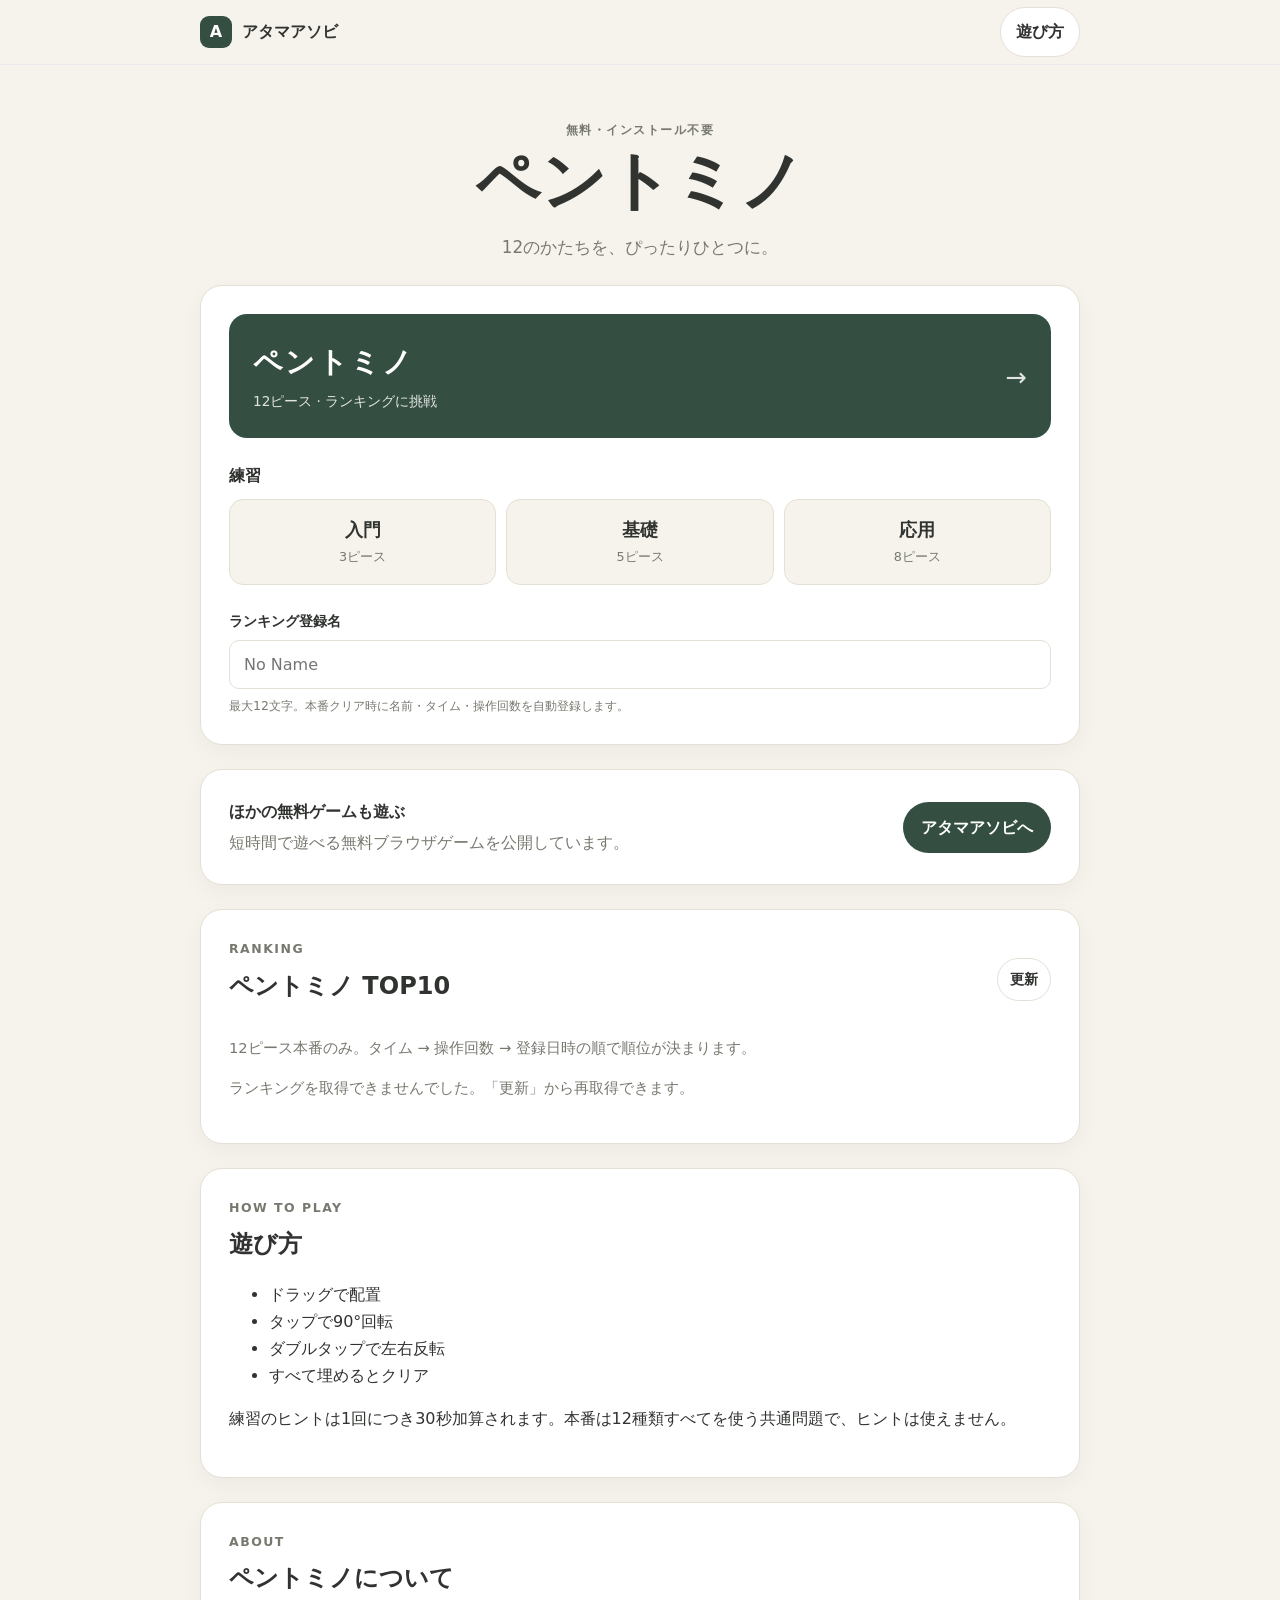
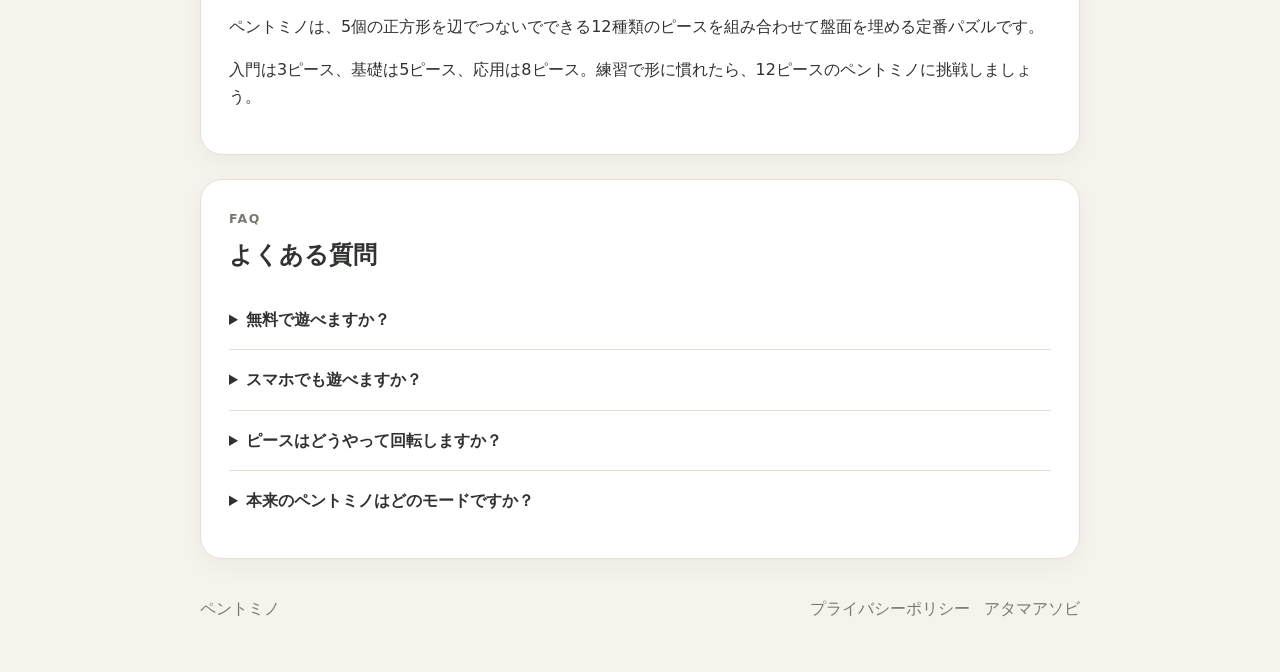
==== commit fb21037e: "Add portal link to results and move home portal card above ranking" ====
--- a/index.html
+++ b/index.html
@@ -3,27 +3,27 @@
 <head>
 <meta charset="utf-8">
 <meta name="viewport" content="width=device-width,initial-scale=1,viewport-fit=cover">
-<title id="page-title">ペントミノ｜無料で遊べるパズルゲーム</title>
+<title id="page-title">ペントミノ|無料で遊べる脳トレ・パズルゲーム</title>
 <meta id="meta-description" name="description" content="ペントミノを無料で遊べるブラウザパズルゲームです。12種類のピースを回転・反転させて盤面を埋めよう。スマホ・PC対応、インストール不要です。">
 <meta id="meta-keywords" name="keywords" content="ペントミノ,ペントミノ パズル,ペントミノ ゲーム,ペントミノ 無料,ペントミノ オンライン">
-<!-- PUBLIC_URL: 公開時に index.html / js/config.js / robots.txt / sitemap.xml の仮URLを一括変更。 -->
-<link id="canonical-link" rel="canonical" href="https://example.com/pentomino/">
+<!-- PUBLIC_URL: 公開URLを変更する場合は index.html / js/config.js / robots.txt / sitemap.xml を同期。 -->
+<link id="canonical-link" rel="canonical" href="https://pentomino.vercel.app/">
 <meta property="og:type" content="website">
 <meta property="og:locale" content="ja_JP">
-<meta id="og-title" property="og:title" content="ペントミノ｜無料で遊べるパズルゲーム">
+<meta id="og-title" property="og:title" content="ペントミノ|無料で遊べる脳トレ・パズルゲーム">
 <meta id="og-description" property="og:description" content="ペントミノを無料で遊べるブラウザパズルゲームです。12種類のピースを回転・反転させて盤面を埋めよう。スマホ・PC対応、インストール不要です。">
-<meta id="og-url" property="og:url" content="https://example.com/pentomino/">
-<meta id="og-image" property="og:image" content="./assets/og-image.png">
+<meta id="og-url" property="og:url" content="https://pentomino.vercel.app/">
+<meta id="og-image" property="og:image" content="https://pentomino.vercel.app/assets/og-image.png">
 <meta name="twitter:card" content="summary_large_image">
-<meta id="twitter-title" name="twitter:title" content="ペントミノ｜無料で遊べるパズルゲーム">
+<meta id="twitter-title" name="twitter:title" content="ペントミノ|無料で遊べる脳トレ・パズルゲーム">
 <meta id="twitter-description" name="twitter:description" content="ペントミノを無料で遊べるブラウザパズルゲームです。12種類のピースを回転・反転させて盤面を埋めよう。スマホ・PC対応、インストール不要です。">
-<meta id="twitter-image" name="twitter:image" content="./assets/og-image.png">
+<meta id="twitter-image" name="twitter:image" content="https://pentomino.vercel.app/assets/og-image.png">
 <script id="game-structured-data" type="application/ld+json">{
   "@context": "https://schema.org",
   "@type": "WebApplication",
   "name": "ペントミノ",
   "description": "ペントミノを無料で遊べるブラウザパズルゲームです。12種類のピースを回転・反転させて盤面を埋めよう。スマホ・PC対応、インストール不要です。",
-  "url": "https://example.com/pentomino/",
+  "url": "https://pentomino.vercel.app/",
   "applicationCategory": "GameApplication",
   "operatingSystem": "Any",
   "offers": {
@@ -99,16 +99,16 @@
 <div id="game-root" class="game-root"><div id="board-area"><div id="board" aria-label="パズル盤面"></div></div><div id="piece-tray" aria-label="ピーストレー"></div></div>
 <p id="game-message" role="status" aria-live="polite"></p>
 </section>
+<section class="shell back-card"><div><strong>ほかの無料ゲームも遊ぶ</strong><p>短時間で遊べる無料ブラウザゲームを公開しています。</p></div><a id="portal-link-bottom" class="primary-btn" href="https://atama-asobi.vercel.app/">アタマアソビへ</a></section>
 <section id="ranking-section" class="shell content-card"><div class="section-head"><div><p class="section-kicker">RANKING</p><h2>ペントミノ TOP10</h2></div><button id="ranking-refresh" class="small-btn" type="button">更新</button></div><p class="muted">12ピース本番のみ。タイム → 操作回数 → 登録日時の順で順位が決まります。</p><p id="ranking-note" class="muted" role="status"></p><div id="ranking-list" class="ranking-list"></div></section>
 <section id="ad-section" class="shell content-card ad-card" hidden><p class="section-kicker">ADVERTISEMENT</p><div id="ad-slot">広告枠</div></section>
 <section class="shell content-card"><p class="section-kicker">HOW TO PLAY</p><h2>遊び方</h2><div id="howto-content"><ul><li>ドラッグで配置</li><li>タップで90°回転</li><li>ダブルタップで左右反転</li><li>すべて埋めるとクリア</li></ul><p>練習のヒントは1回につき30秒加算されます。本番は12種類すべてを使う共通問題で、ヒントは使えません。</p></div></section>
 <section class="shell content-card"><p class="section-kicker">ABOUT</p><h2 id="about-title">ペントミノについて</h2><div id="about-content"><p>ペントミノは、5個の正方形を辺でつないでできる12種類のピースを組み合わせて盤面を埋める定番パズルです。</p><p>入門は3ピース、基礎は5ピース、応用は8ピース。練習で形に慣れたら、12ピースのペントミノに挑戦しましょう。</p></div></section>
 <section class="shell content-card"><p class="section-kicker">FAQ</p><h2>よくある質問</h2><div id="faq-list"><details class="faq-item"><summary>無料で遊べますか？</summary><p>はい。ペントミノを無料で遊べます。インストールや会員登録は不要です。</p></details><details class="faq-item"><summary>スマホでも遊べますか？</summary><p>はい。スマホでは指、PCではマウスで操作できます。</p></details><details class="faq-item"><summary>ピースはどうやって回転しますか？</summary><p>ピースをタップすると90°回転します。素早く2回タップすると左右反転します。</p></details><details class="faq-item"><summary>本来のペントミノはどのモードですか？</summary><p>ホーム最上部の「ペントミノ」です。12種類すべてで60マスを埋める本番モードで、ランキングの対象です。</p></details></div></section>
-<section class="shell back-card"><div><strong>ほかの無料ゲームも遊ぶ</strong><p>短時間で遊べる無料ブラウザゲームを公開しています。</p></div><a id="portal-link-bottom" class="primary-btn" href="https://atama-asobi.vercel.app/">アタマアソビへ</a></section>
 </main>
 <footer class="site-footer"><div class="shell footer-inner"><span id="footer-game-name">ペントミノ</span><nav><a href="./privacy.html">プライバシーポリシー</a><a id="portal-link-footer" href="https://atama-asobi.vercel.app/">アタマアソビ</a></nav></div></footer>
 <dialog id="howto-dialog"><div class="dialog-inner"><div class="dialog-head"><h2>遊び方</h2><button id="howto-close" class="icon-btn" type="button" aria-label="閉じる">×</button></div><div id="howto-dialog-content"></div></div></dialog>
-<dialog id="result-dialog" aria-labelledby="result-title"><div class="dialog-inner result-inner"><p class="section-kicker">RESULT</p><h2 id="result-title">クリア！</h2><div id="result-stats" class="result-stats"></div><p id="result-message" role="status"></p><div class="result-actions"><button id="result-retry" class="primary-btn" type="button">同じ問題をもう一度</button><button id="result-next" class="ghost-btn" type="button">次の問題</button><button id="result-home" class="ghost-btn" type="button">ホームへ</button></div></div></dialog>
+<dialog id="result-dialog" aria-labelledby="result-title"><div class="dialog-inner result-inner"><p class="section-kicker">RESULT</p><h2 id="result-title">クリア！</h2><div id="result-stats" class="result-stats"></div><p id="result-message" role="status"></p><div class="result-actions"><button id="result-retry" class="primary-btn" type="button">同じ問題をもう一度</button><button id="result-next" class="ghost-btn" type="button">次の問題</button><button id="result-home" class="ghost-btn" type="button">ホームへ</button><a id="portal-link-result" class="primary-btn" href="https://atama-asobi.vercel.app/">アタマアソビへ</a></div></div></dialog>
 <script src="./js/config.js"></script><script src="./js/ranking.js"></script><script src="./js/common.js"></script><script src="./js/game.js"></script>
 </body>
 </html>
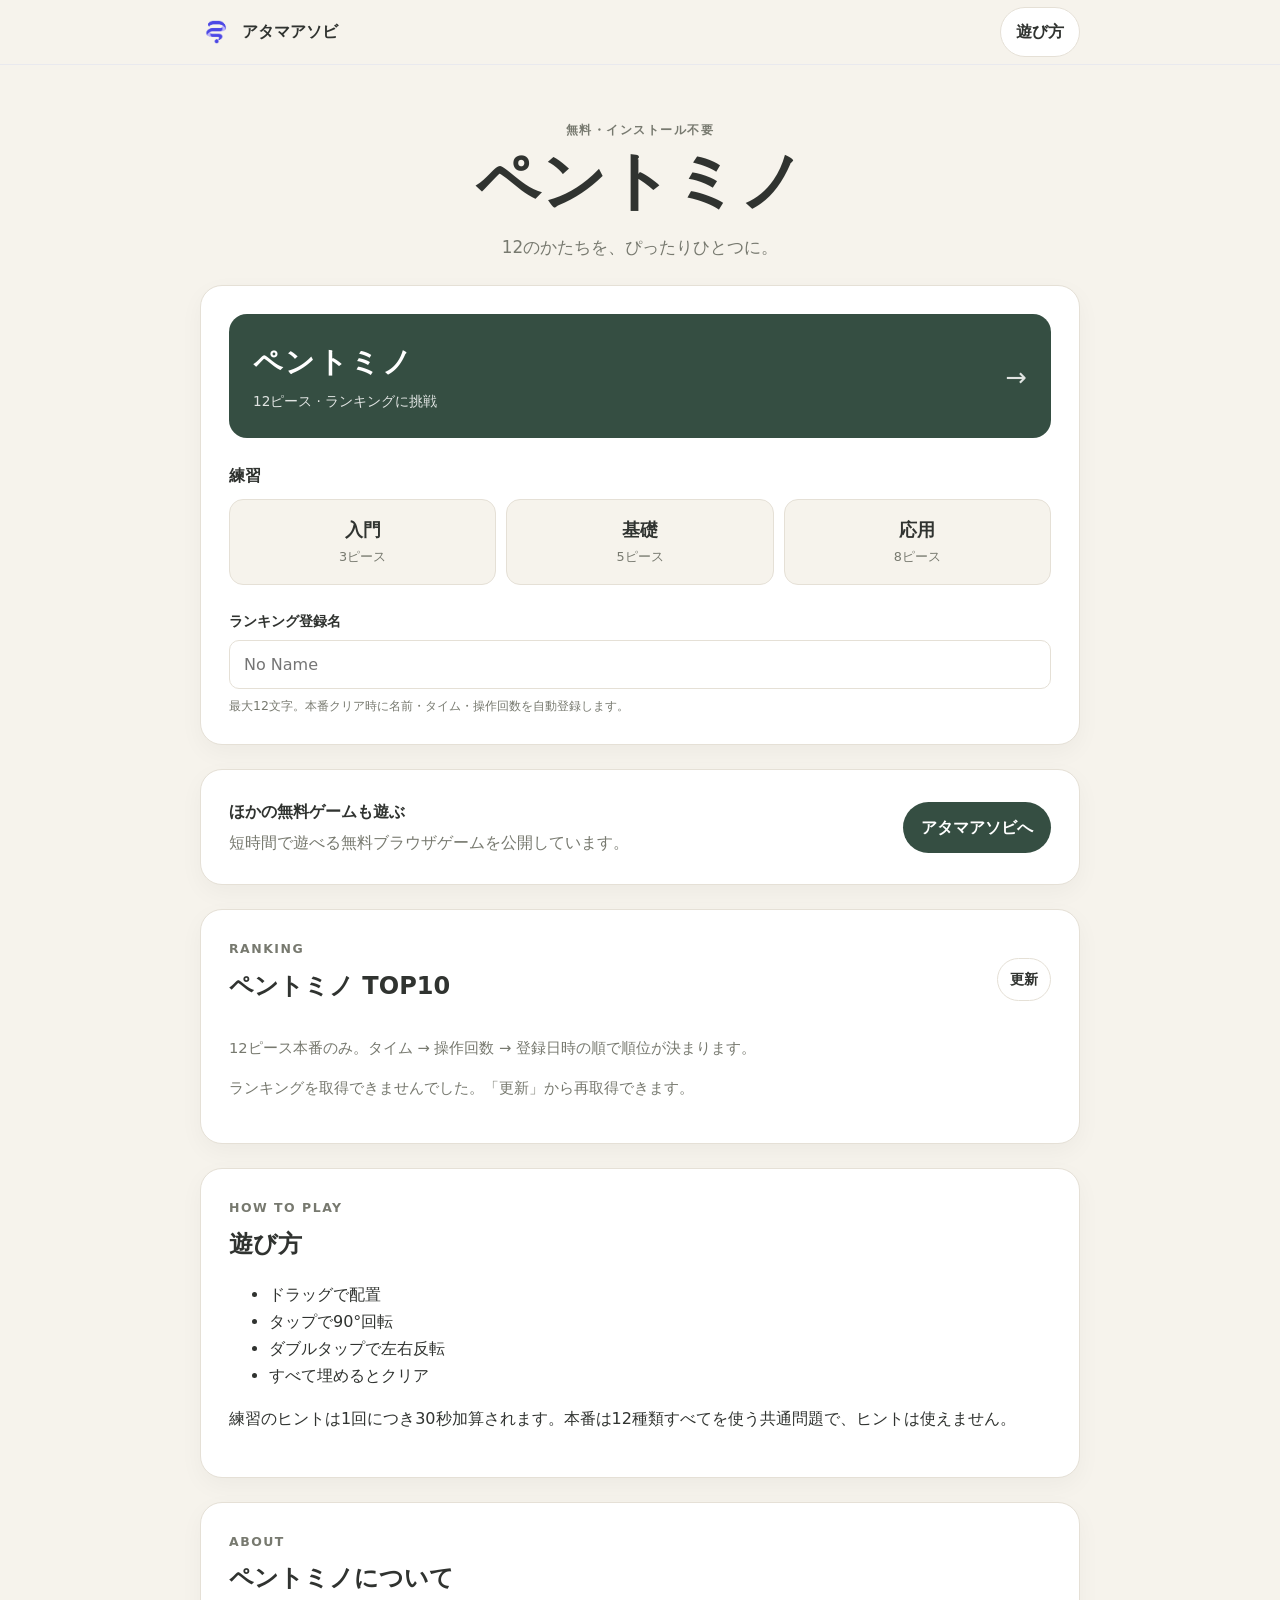
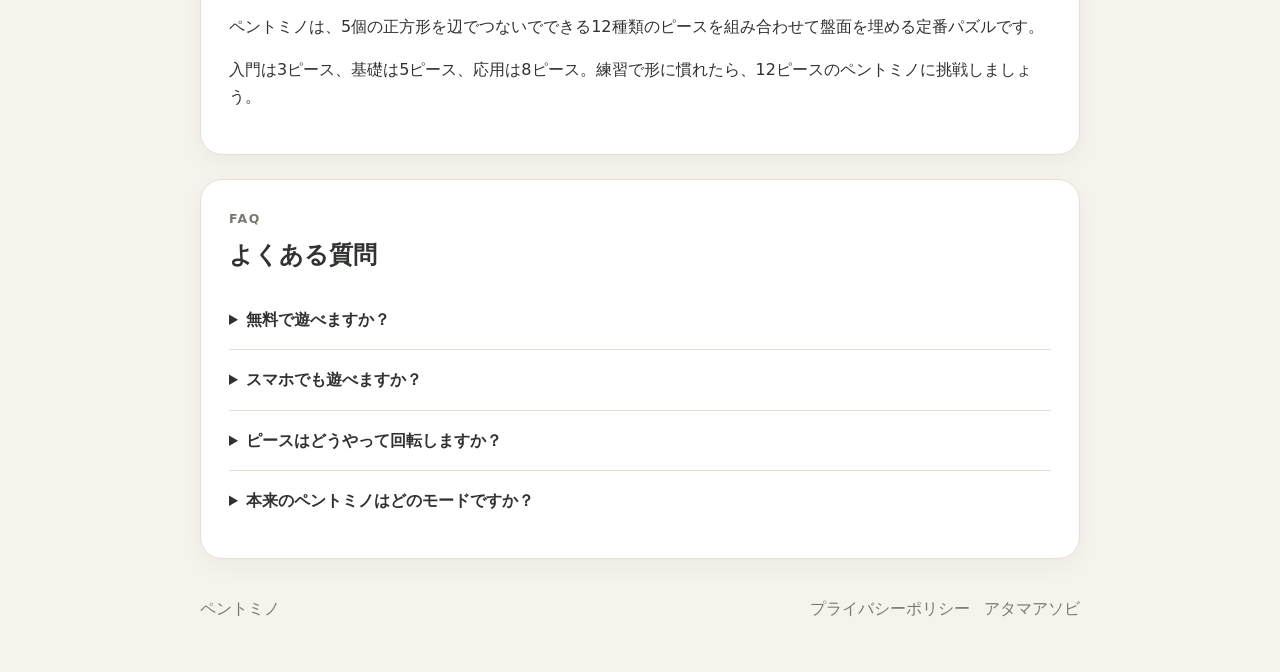
==== commit f11a1e68: "Replace header A mark with supplied Atama Asobi logo" ====
--- a/index.html
+++ b/index.html
@@ -76,7 +76,7 @@
 </head>
 <body>
 <header class="site-header"><div class="shell header-inner">
-<a id="portal-link-top" class="brand" href="https://atama-asobi.vercel.app/"><span class="brand-mark">A</span><span>アタマアソビ</span></a>
+<a id="portal-link-top" class="brand" href="https://atama-asobi.vercel.app/"><img class="brand-mark" src="./assets/atama-asobi-logo.png" alt="" width="32" height="32"><span>アタマアソビ</span></a>
 <button id="howto-open" class="ghost-btn" type="button">遊び方</button>
 </div></header>
 <main>
--- a/css/style.css
+++ b/css/style.css
@@ -36,8 +36,7 @@
 }
 .brand{display:flex;gap:10px;align-items:center;text-decoration:none;font-weight:800}
 .brand-mark{
-  width:32px;height:32px;border-radius:9px;display:grid;place-items:center;
-  background:var(--accent);color:white;font-weight:900
+  display:block;width:32px;height:32px;flex-shrink:0;object-fit:contain
 }
 
 .hero{padding:54px 0 24px;text-align:center}
